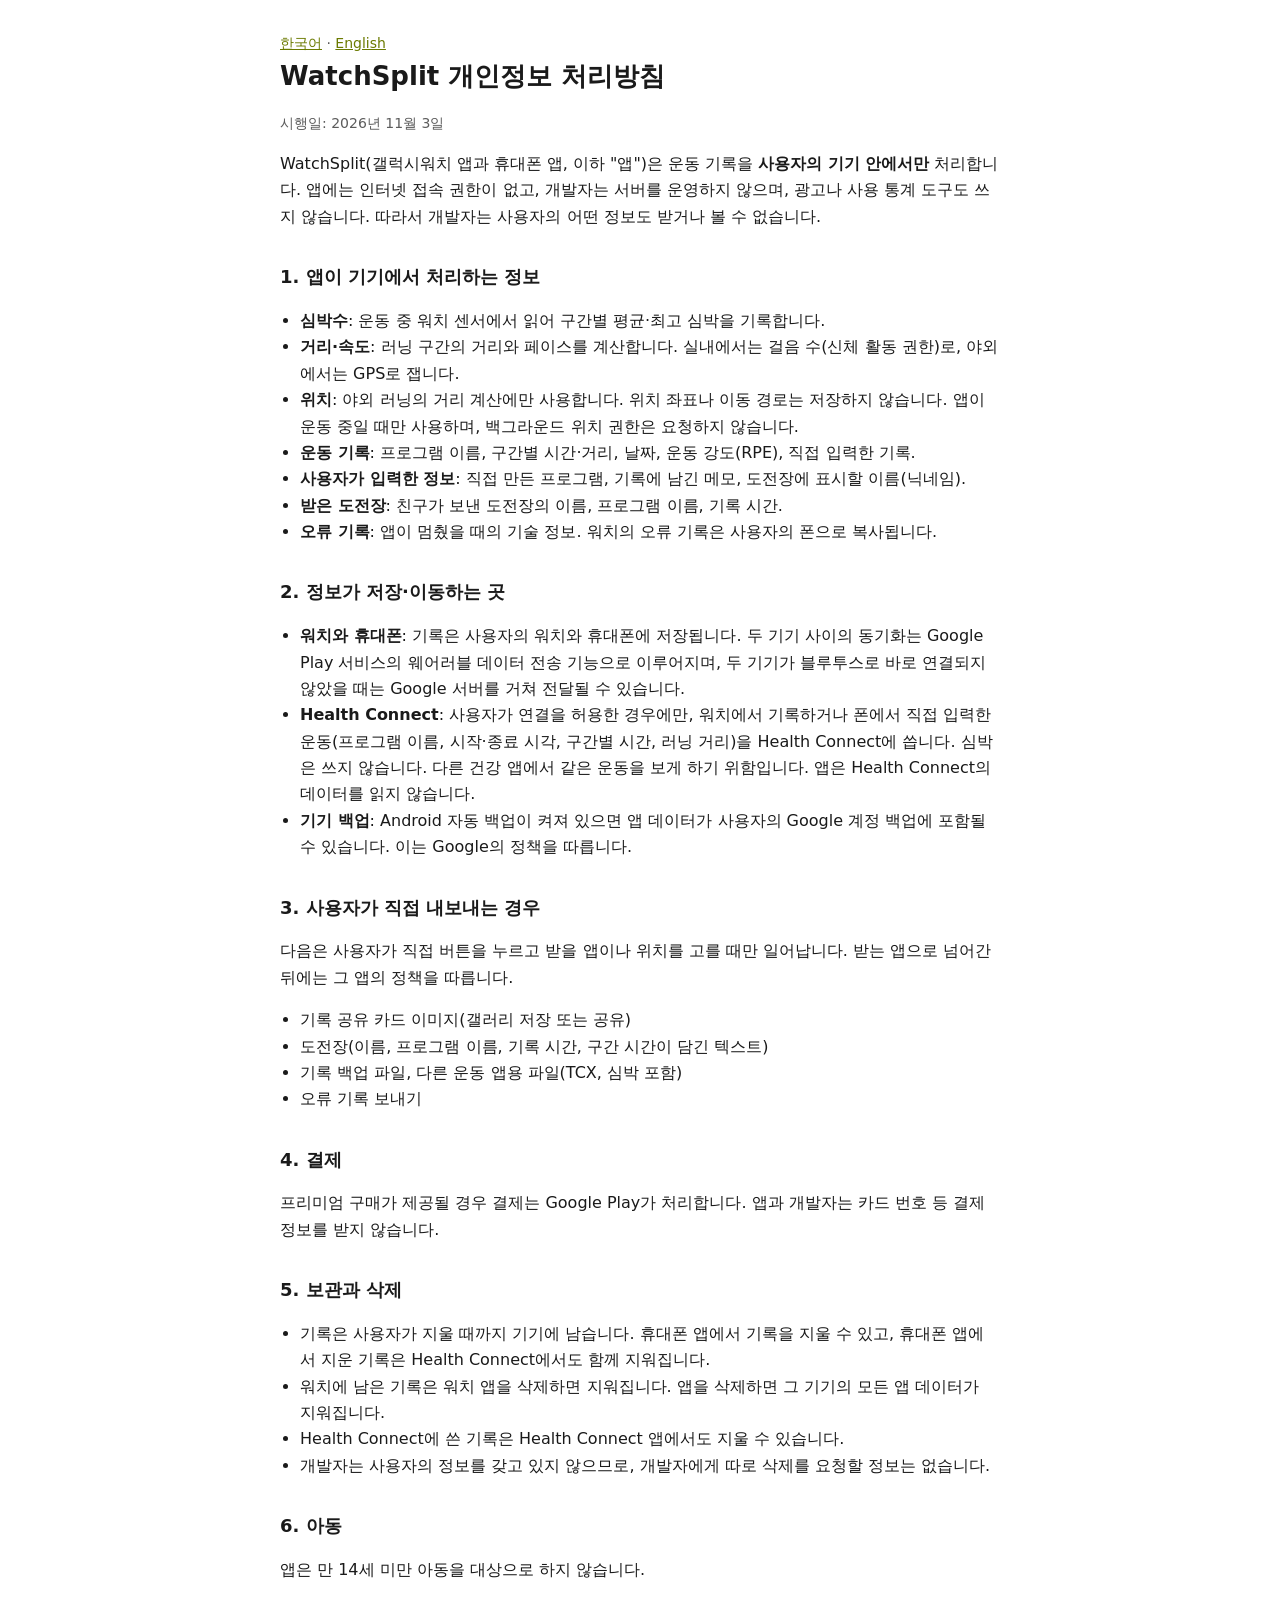
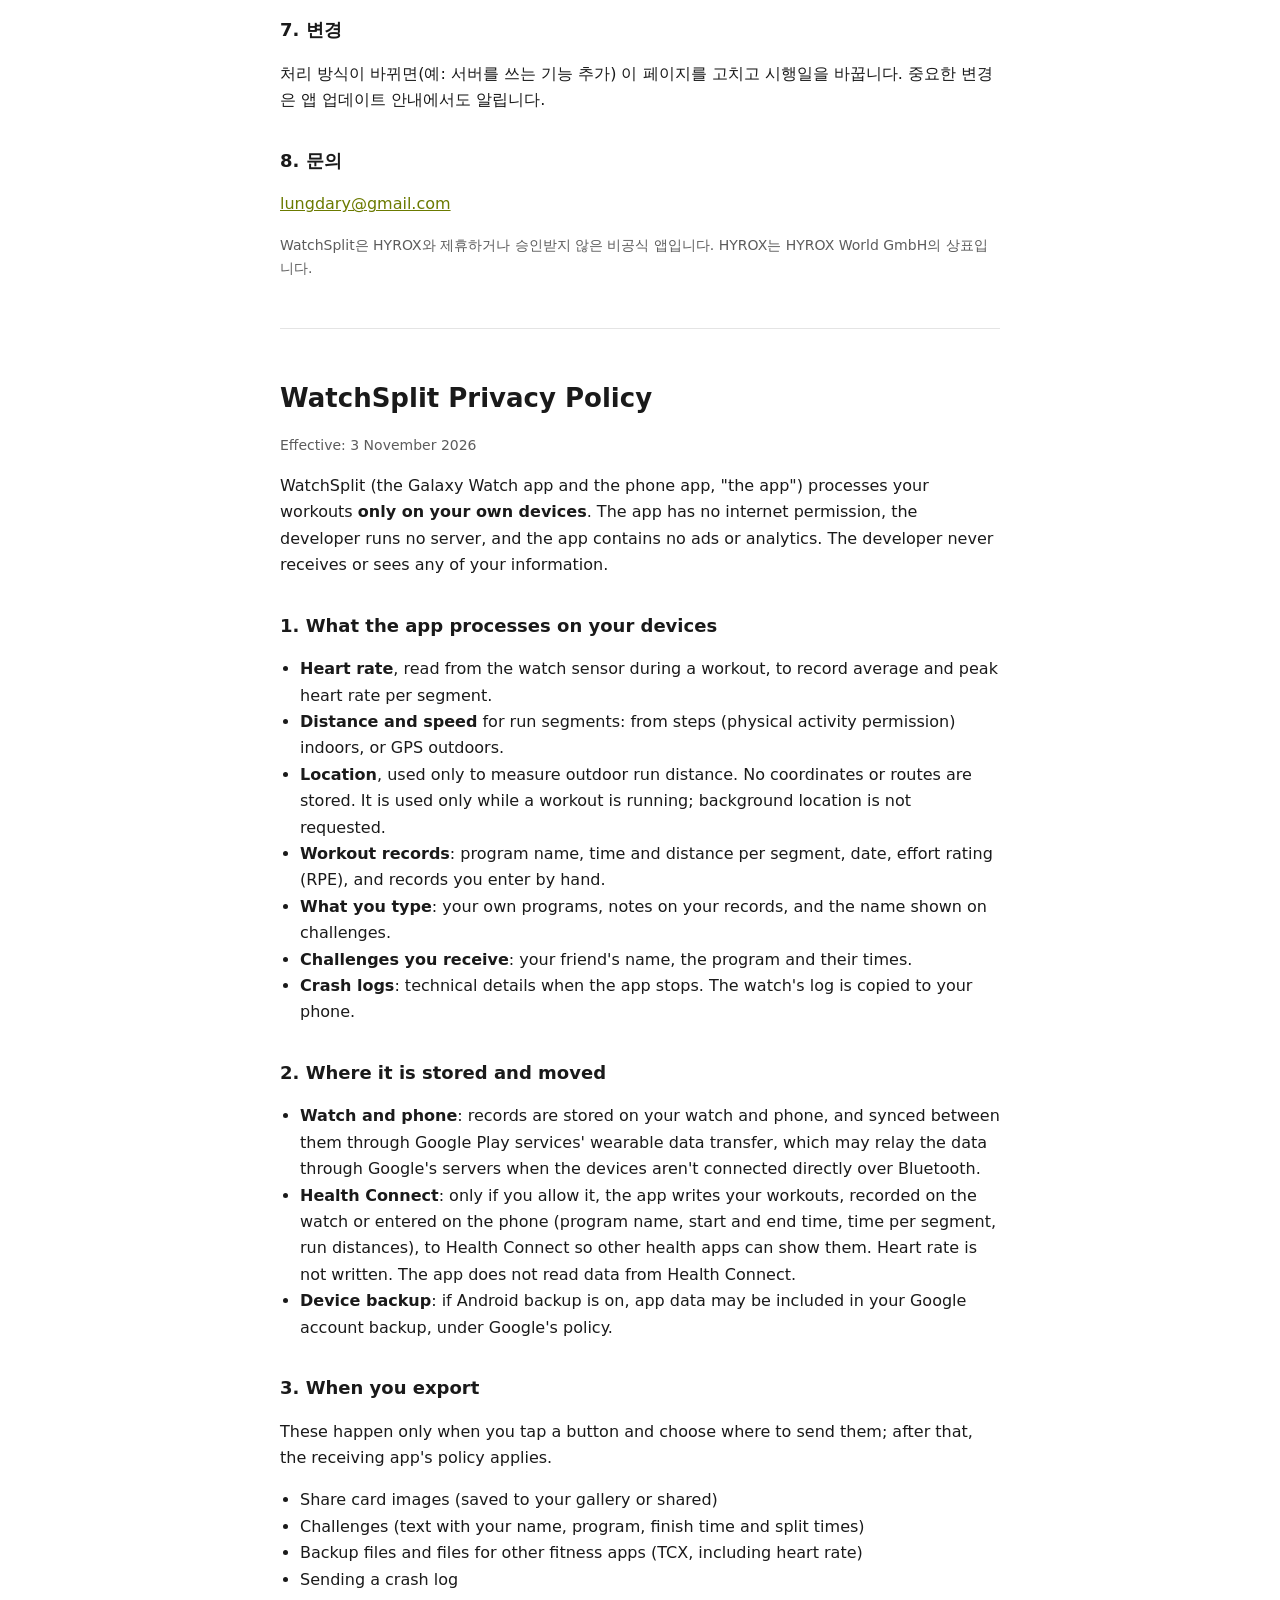
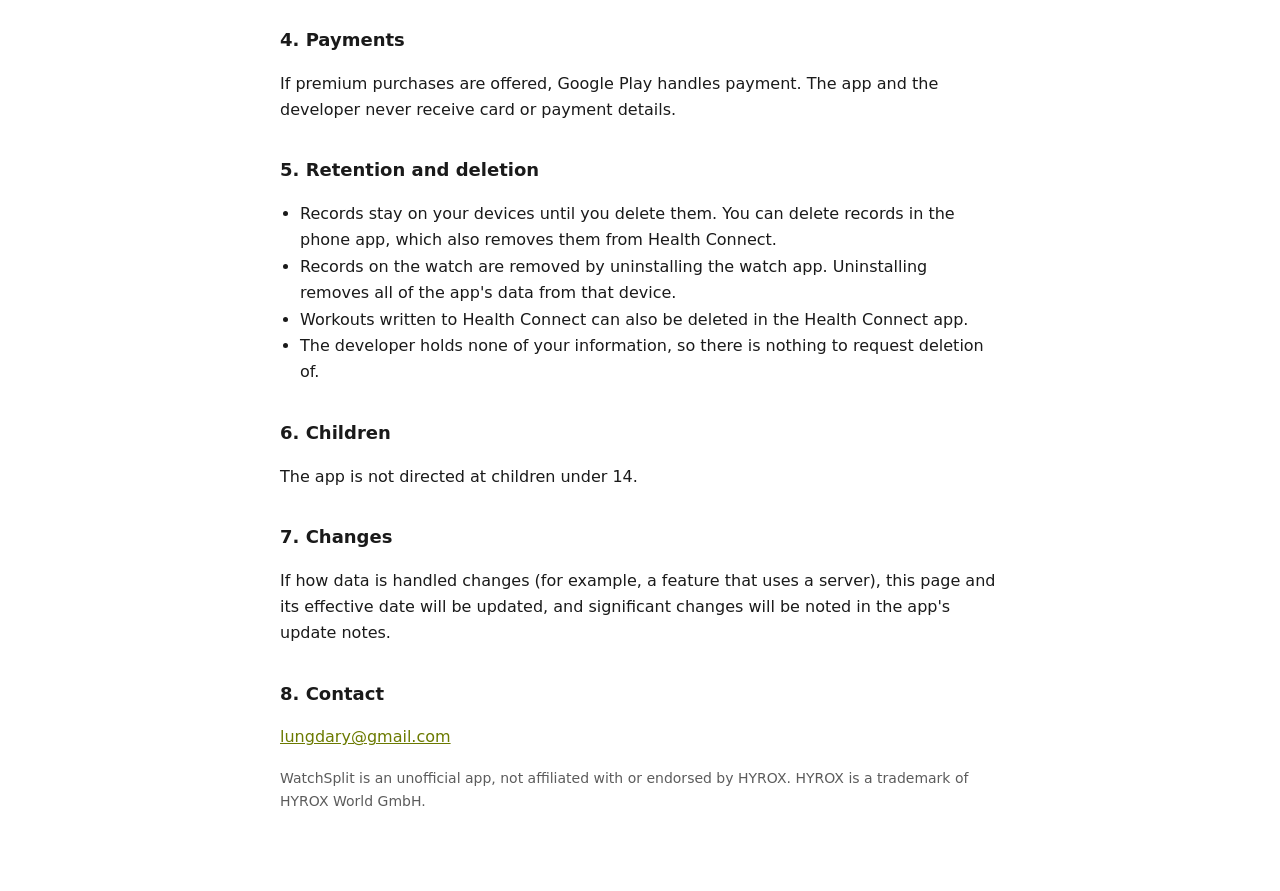
==== privacy.html @ 9eab5bf2 "Add files via upload" ====
<!doctype html>
<html lang="ko">
<head>
<meta charset="utf-8">
<meta name="viewport" content="width=device-width, initial-scale=1">
<title>WatchSplit 개인정보 처리방침 · Privacy Policy</title>
<style>
  :root { --bg: #ffffff; --ink: #1a1a1a; --mute: #5c5c5c; --line: #e4e4e4; --accent: #6b7a00; }
  @media (prefers-color-scheme: dark) {
    :root { --bg: #111214; --ink: #f2f2f2; --mute: #a8a8a8; --line: #2a2c30; --accent: #e3ff3b; }
  }
  body { margin: 0; background: var(--bg); color: var(--ink); font: 16px/1.65 system-ui, -apple-system, "Apple SD Gothic Neo", "Malgun Gothic", sans-serif; }
  main { max-width: 720px; margin: 0 auto; padding: 32px 16px 64px; }
  h1 { font-size: 26px; margin: 0 0 4px; }
  h2 { font-size: 18px; margin: 32px 0 8px; }
  p, li { color: var(--ink); }
  .meta { color: var(--mute); font-size: 14px; }
  nav a, a { color: var(--accent); }
  hr { border: 0; border-top: 1px solid var(--line); margin: 48px 0; }
  ul { padding-left: 20px; }
</style>
</head>
<body>
<main>

<nav class="meta"><a href="#ko">한국어</a> · <a href="#en">English</a></nav>

<section id="ko" lang="ko">
<h1>WatchSplit 개인정보 처리방침</h1>
<p class="meta">시행일: 2026년 11월 3일</p>

<p>WatchSplit(갤럭시워치 앱과 휴대폰 앱, 이하 "앱")은 운동 기록을 <strong>사용자의 기기 안에서만</strong> 처리합니다. 앱에는 인터넷 접속 권한이 없고, 개발자는 서버를 운영하지 않으며, 광고나 사용 통계 도구도 쓰지 않습니다. 따라서 개발자는 사용자의 어떤 정보도 받거나 볼 수 없습니다.</p>

<h2>1. 앱이 기기에서 처리하는 정보</h2>
<ul>
  <li><strong>심박수</strong>: 운동 중 워치 센서에서 읽어 구간별 평균·최고 심박을 기록합니다.</li>
  <li><strong>거리·속도</strong>: 러닝 구간의 거리와 페이스를 계산합니다. 실내에서는 걸음 수(신체 활동 권한)로, 야외에서는 GPS로 잽니다.</li>
  <li><strong>위치</strong>: 야외 러닝의 거리 계산에만 사용합니다. 위치 좌표나 이동 경로는 저장하지 않습니다. 앱이 운동 중일 때만 사용하며, 백그라운드 위치 권한은 요청하지 않습니다.</li>
  <li><strong>운동 기록</strong>: 프로그램 이름, 구간별 시간·거리, 날짜, 운동 강도(RPE), 직접 입력한 기록.</li>
  <li><strong>사용자가 입력한 정보</strong>: 직접 만든 프로그램, 기록에 남긴 메모, 도전장에 표시할 이름(닉네임).</li>
  <li><strong>받은 도전장</strong>: 친구가 보낸 도전장의 이름, 프로그램 이름, 기록 시간.</li>
  <li><strong>오류 기록</strong>: 앱이 멈췄을 때의 기술 정보. 워치의 오류 기록은 사용자의 폰으로 복사됩니다.</li>
</ul>

<h2>2. 정보가 저장·이동하는 곳</h2>
<ul>
  <li><strong>워치와 휴대폰</strong>: 기록은 사용자의 워치와 휴대폰에 저장됩니다. 두 기기 사이의 동기화는 Google Play 서비스의 웨어러블 데이터 전송 기능으로 이루어지며, 두 기기가 블루투스로 바로 연결되지 않았을 때는 Google 서버를 거쳐 전달될 수 있습니다.</li>
  <li><strong>Health Connect</strong>: 사용자가 연결을 허용한 경우에만, 워치에서 기록하거나 폰에서 직접 입력한 운동(프로그램 이름, 시작·종료 시각, 구간별 시간, 러닝 거리)을 Health Connect에 씁니다. 심박은 쓰지 않습니다. 다른 건강 앱에서 같은 운동을 보게 하기 위함입니다. 앱은 Health Connect의 데이터를 읽지 않습니다.</li>
  <li><strong>기기 백업</strong>: Android 자동 백업이 켜져 있으면 앱 데이터가 사용자의 Google 계정 백업에 포함될 수 있습니다. 이는 Google의 정책을 따릅니다.</li>
</ul>

<h2>3. 사용자가 직접 내보내는 경우</h2>
<p>다음은 사용자가 직접 버튼을 누르고 받을 앱이나 위치를 고를 때만 일어납니다. 받는 앱으로 넘어간 뒤에는 그 앱의 정책을 따릅니다.</p>
<ul>
  <li>기록 공유 카드 이미지(갤러리 저장 또는 공유)</li>
  <li>도전장(이름, 프로그램 이름, 기록 시간, 구간 시간이 담긴 텍스트)</li>
  <li>기록 백업 파일, 다른 운동 앱용 파일(TCX, 심박 포함)</li>
  <li>오류 기록 보내기</li>
</ul>

<h2>4. 결제</h2>
<p>프리미엄 구매가 제공될 경우 결제는 Google Play가 처리합니다. 앱과 개발자는 카드 번호 등 결제 정보를 받지 않습니다.</p>

<h2>5. 보관과 삭제</h2>
<ul>
  <li>기록은 사용자가 지울 때까지 기기에 남습니다. 휴대폰 앱에서 기록을 지울 수 있고, 휴대폰 앱에서 지운 기록은 Health Connect에서도 함께 지워집니다.</li>
  <li>워치에 남은 기록은 워치 앱을 삭제하면 지워집니다. 앱을 삭제하면 그 기기의 모든 앱 데이터가 지워집니다.</li>
  <li>Health Connect에 쓴 기록은 Health Connect 앱에서도 지울 수 있습니다.</li>
  <li>개발자는 사용자의 정보를 갖고 있지 않으므로, 개발자에게 따로 삭제를 요청할 정보는 없습니다.</li>
</ul>

<h2>6. 아동</h2>
<p>앱은 만 14세 미만 아동을 대상으로 하지 않습니다.</p>

<h2>7. 변경</h2>
<p>처리 방식이 바뀌면(예: 서버를 쓰는 기능 추가) 이 페이지를 고치고 시행일을 바꿉니다. 중요한 변경은 앱 업데이트 안내에서도 알립니다.</p>

<h2>8. 문의</h2>
<p><a href="mailto:lungdary@gmail.com">lungdary@gmail.com</a></p>

<p class="meta">WatchSplit은 HYROX와 제휴하거나 승인받지 않은 비공식 앱입니다. HYROX는 HYROX World GmbH의 상표입니다.</p>
</section>

<hr>

<section id="en" lang="en">
<h1>WatchSplit Privacy Policy</h1>
<p class="meta">Effective: 3 November 2026</p>

<p>WatchSplit (the Galaxy Watch app and the phone app, "the app") processes your workouts <strong>only on your own devices</strong>. The app has no internet permission, the developer runs no server, and the app contains no ads or analytics. The developer never receives or sees any of your information.</p>

<h2>1. What the app processes on your devices</h2>
<ul>
  <li><strong>Heart rate</strong>, read from the watch sensor during a workout, to record average and peak heart rate per segment.</li>
  <li><strong>Distance and speed</strong> for run segments: from steps (physical activity permission) indoors, or GPS outdoors.</li>
  <li><strong>Location</strong>, used only to measure outdoor run distance. No coordinates or routes are stored. It is used only while a workout is running; background location is not requested.</li>
  <li><strong>Workout records</strong>: program name, time and distance per segment, date, effort rating (RPE), and records you enter by hand.</li>
  <li><strong>What you type</strong>: your own programs, notes on your records, and the name shown on challenges.</li>
  <li><strong>Challenges you receive</strong>: your friend's name, the program and their times.</li>
  <li><strong>Crash logs</strong>: technical details when the app stops. The watch's log is copied to your phone.</li>
</ul>

<h2>2. Where it is stored and moved</h2>
<ul>
  <li><strong>Watch and phone</strong>: records are stored on your watch and phone, and synced between them through Google Play services' wearable data transfer, which may relay the data through Google's servers when the devices aren't connected directly over Bluetooth.</li>
  <li><strong>Health Connect</strong>: only if you allow it, the app writes your workouts, recorded on the watch or entered on the phone (program name, start and end time, time per segment, run distances), to Health Connect so other health apps can show them. Heart rate is not written. The app does not read data from Health Connect.</li>
  <li><strong>Device backup</strong>: if Android backup is on, app data may be included in your Google account backup, under Google's policy.</li>
</ul>

<h2>3. When you export</h2>
<p>These happen only when you tap a button and choose where to send them; after that, the receiving app's policy applies.</p>
<ul>
  <li>Share card images (saved to your gallery or shared)</li>
  <li>Challenges (text with your name, program, finish time and split times)</li>
  <li>Backup files and files for other fitness apps (TCX, including heart rate)</li>
  <li>Sending a crash log</li>
</ul>

<h2>4. Payments</h2>
<p>If premium purchases are offered, Google Play handles payment. The app and the developer never receive card or payment details.</p>

<h2>5. Retention and deletion</h2>
<ul>
  <li>Records stay on your devices until you delete them. You can delete records in the phone app, which also removes them from Health Connect.</li>
  <li>Records on the watch are removed by uninstalling the watch app. Uninstalling removes all of the app's data from that device.</li>
  <li>Workouts written to Health Connect can also be deleted in the Health Connect app.</li>
  <li>The developer holds none of your information, so there is nothing to request deletion of.</li>
</ul>

<h2>6. Children</h2>
<p>The app is not directed at children under 14.</p>

<h2>7. Changes</h2>
<p>If how data is handled changes (for example, a feature that uses a server), this page and its effective date will be updated, and significant changes will be noted in the app's update notes.</p>

<h2>8. Contact</h2>
<p><a href="mailto:lungdary@gmail.com">lungdary@gmail.com</a></p>

<p class="meta">WatchSplit is an unofficial app, not affiliated with or endorsed by HYROX. HYROX is a trademark of HYROX World GmbH.</p>
</section>

</main>
</body>
</html>
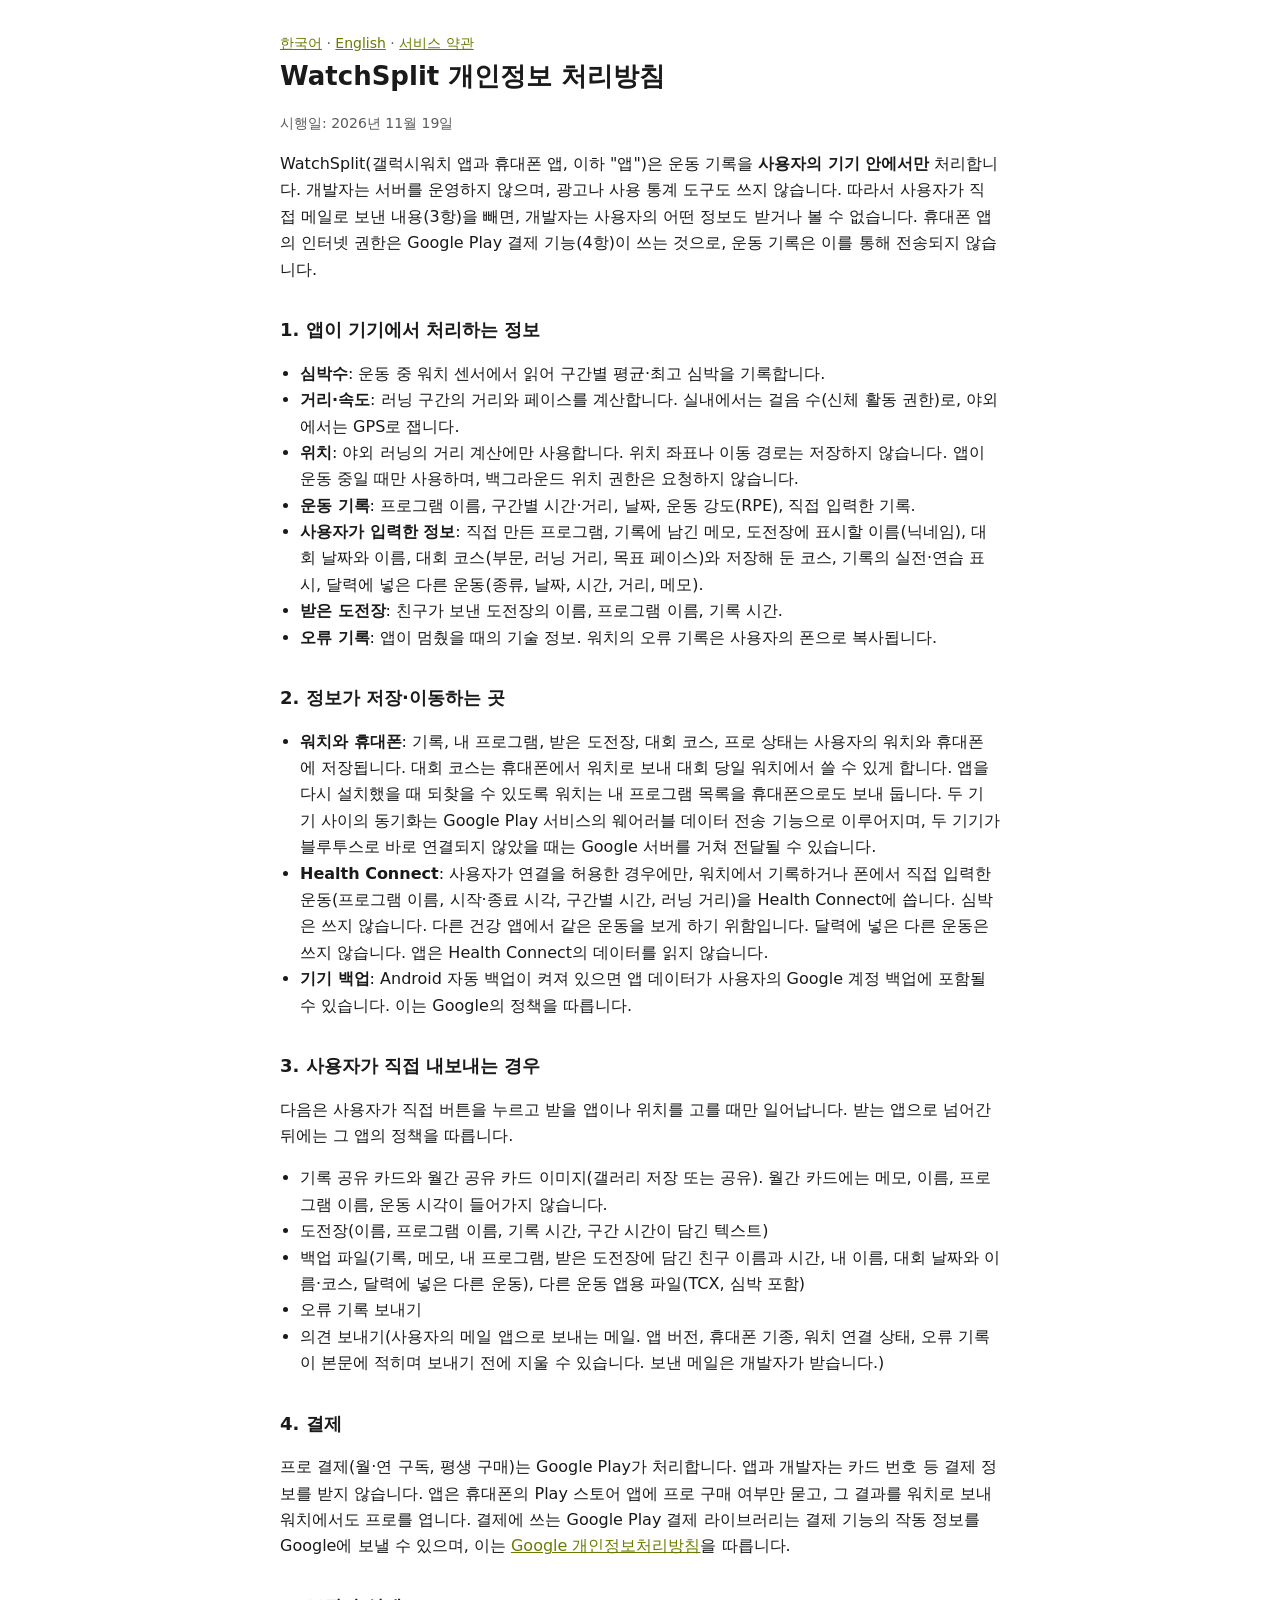
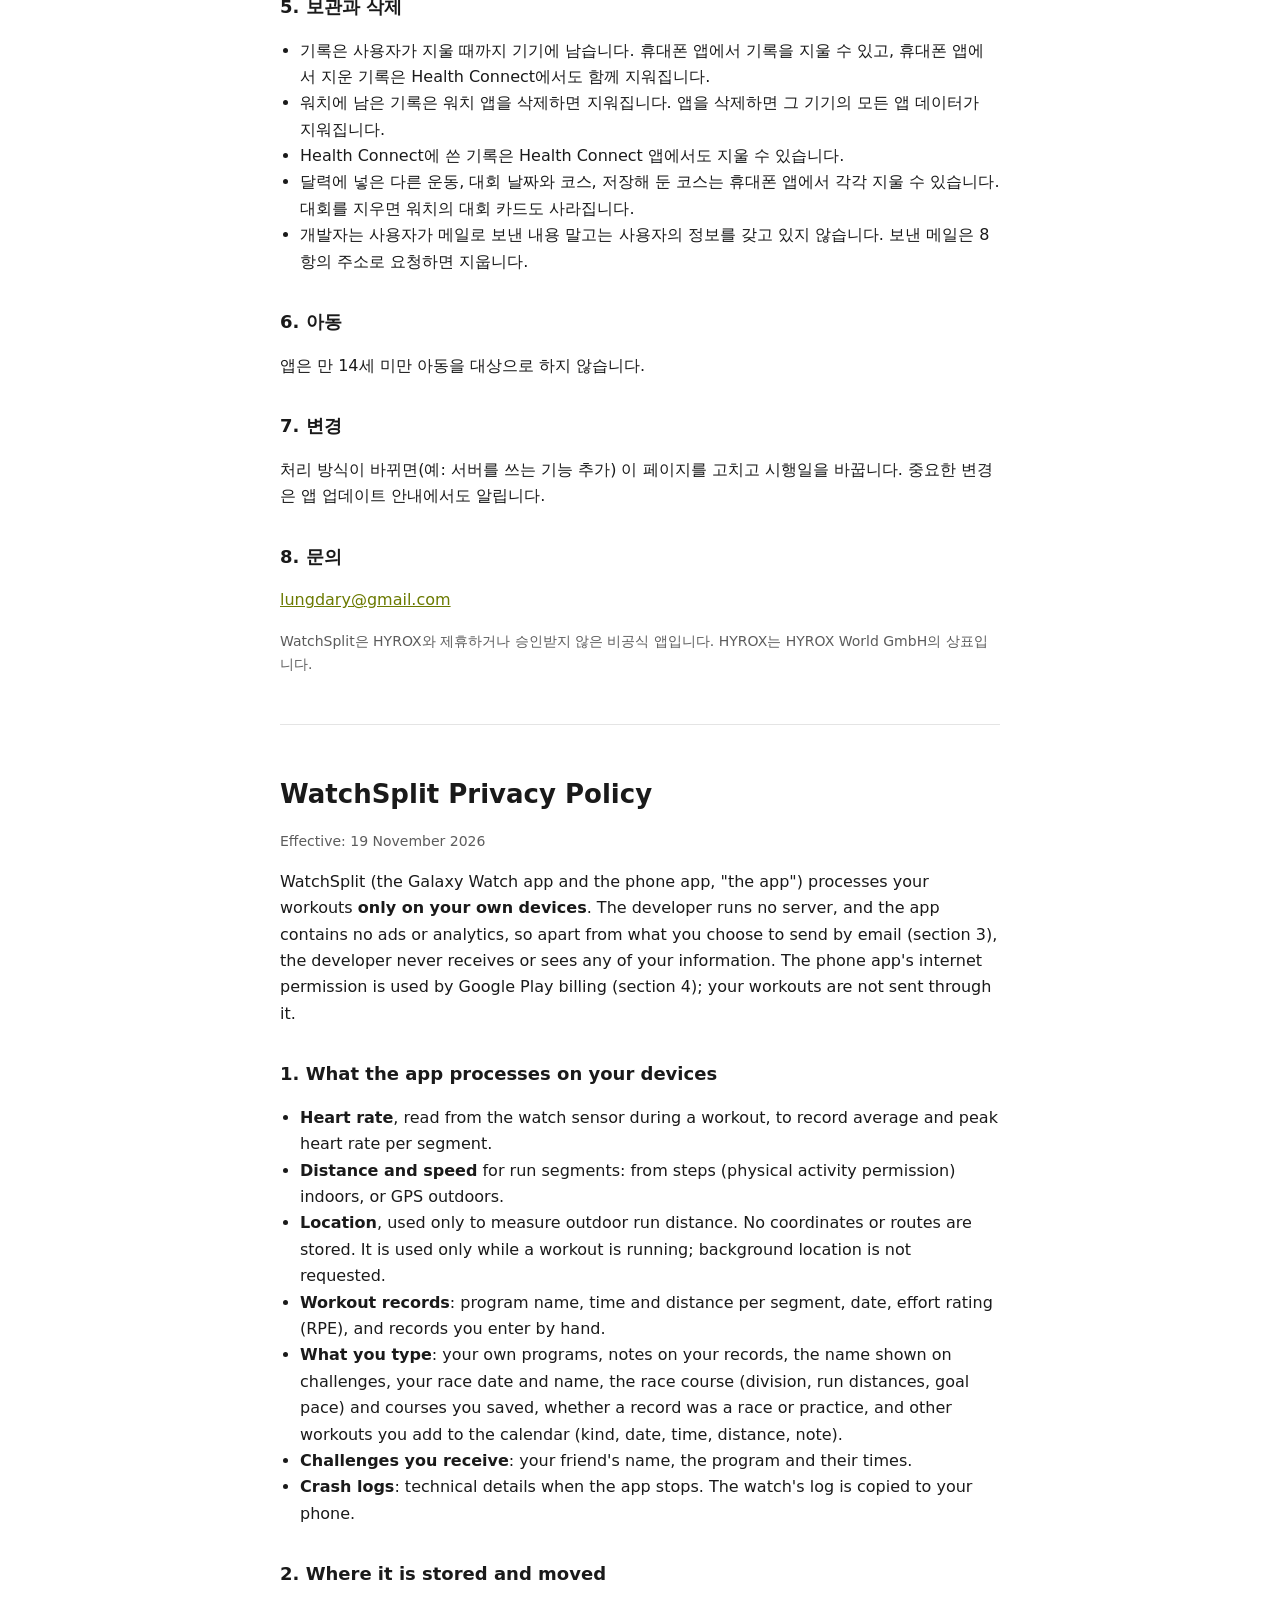
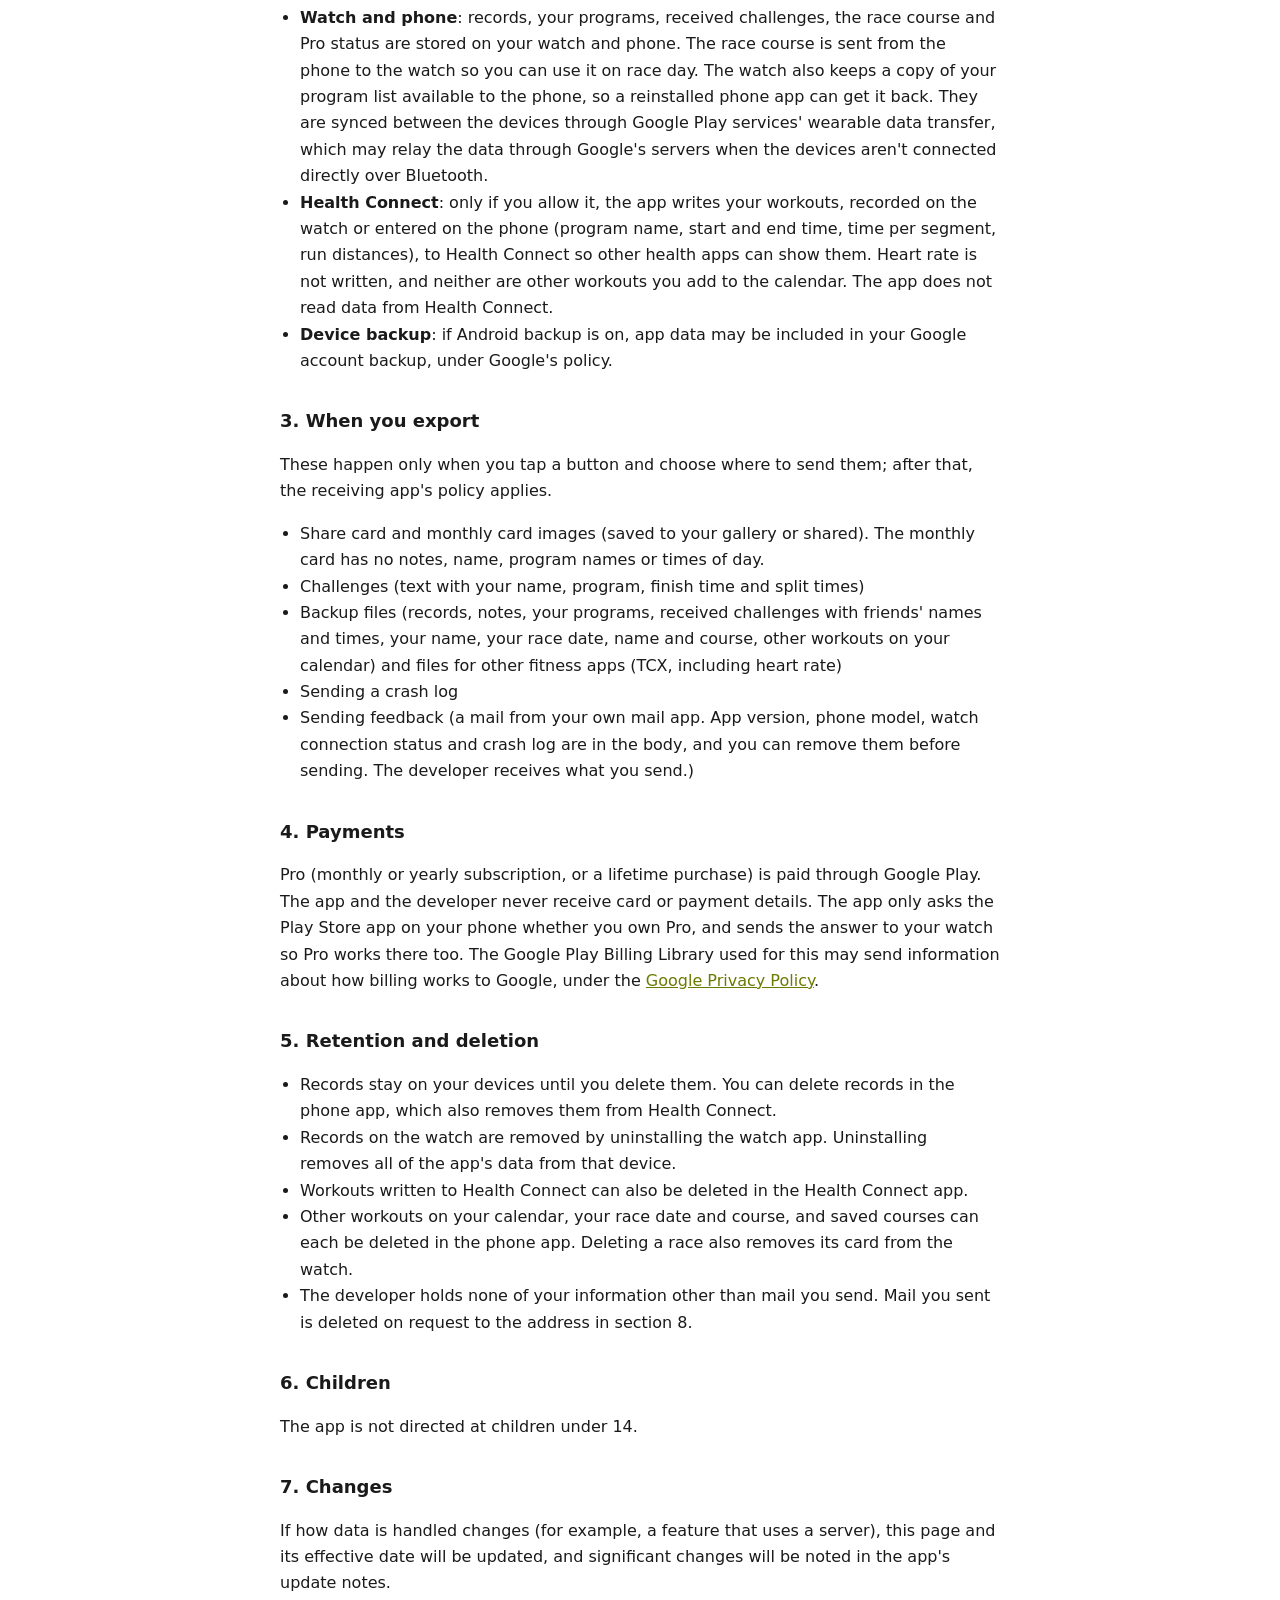
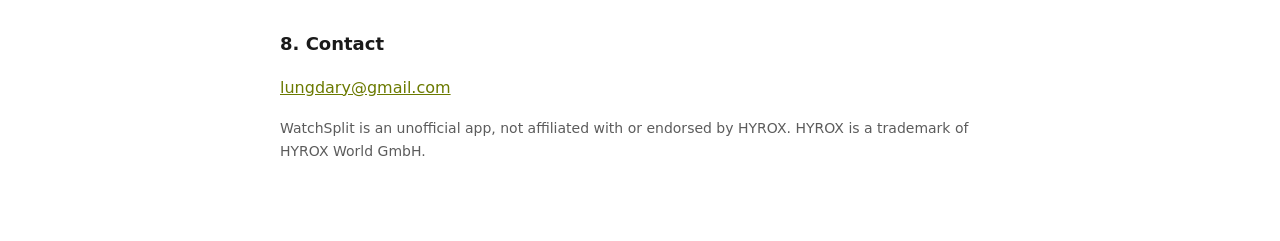
==== commit 1c0fdc63: "Add files via upload" ====
--- a/privacy.html
+++ b/privacy.html
@@ -23,13 +23,13 @@
 <body>
 <main>
 
-<nav class="meta"><a href="#ko">한국어</a> · <a href="#en">English</a></nav>
+<nav class="meta"><a href="#ko">한국어</a> · <a href="#en">English</a> · <a href="terms.html">서비스 약관</a></nav>
 
 <section id="ko" lang="ko">
 <h1>WatchSplit 개인정보 처리방침</h1>
-<p class="meta">시행일: 2026년 11월 3일</p>
+<p class="meta">시행일: 2026년 11월 19일</p>
 
-<p>WatchSplit(갤럭시워치 앱과 휴대폰 앱, 이하 "앱")은 운동 기록을 <strong>사용자의 기기 안에서만</strong> 처리합니다. 앱에는 인터넷 접속 권한이 없고, 개발자는 서버를 운영하지 않으며, 광고나 사용 통계 도구도 쓰지 않습니다. 따라서 개발자는 사용자의 어떤 정보도 받거나 볼 수 없습니다.</p>
+<p>WatchSplit(갤럭시워치 앱과 휴대폰 앱, 이하 "앱")은 운동 기록을 <strong>사용자의 기기 안에서만</strong> 처리합니다. 개발자는 서버를 운영하지 않으며, 광고나 사용 통계 도구도 쓰지 않습니다. 따라서 사용자가 직접 메일로 보낸 내용(3항)을 빼면, 개발자는 사용자의 어떤 정보도 받거나 볼 수 없습니다. 휴대폰 앱의 인터넷 권한은 Google Play 결제 기능(4항)이 쓰는 것으로, 운동 기록은 이를 통해 전송되지 않습니다.</p>
 
 <h2>1. 앱이 기기에서 처리하는 정보</h2>
 <ul>
@@ -37,36 +37,38 @@
   <li><strong>거리·속도</strong>: 러닝 구간의 거리와 페이스를 계산합니다. 실내에서는 걸음 수(신체 활동 권한)로, 야외에서는 GPS로 잽니다.</li>
   <li><strong>위치</strong>: 야외 러닝의 거리 계산에만 사용합니다. 위치 좌표나 이동 경로는 저장하지 않습니다. 앱이 운동 중일 때만 사용하며, 백그라운드 위치 권한은 요청하지 않습니다.</li>
   <li><strong>운동 기록</strong>: 프로그램 이름, 구간별 시간·거리, 날짜, 운동 강도(RPE), 직접 입력한 기록.</li>
-  <li><strong>사용자가 입력한 정보</strong>: 직접 만든 프로그램, 기록에 남긴 메모, 도전장에 표시할 이름(닉네임).</li>
+  <li><strong>사용자가 입력한 정보</strong>: 직접 만든 프로그램, 기록에 남긴 메모, 도전장에 표시할 이름(닉네임), 대회 날짜와 이름, 대회 코스(부문, 러닝 거리, 목표 페이스)와 저장해 둔 코스, 기록의 실전·연습 표시, 달력에 넣은 다른 운동(종류, 날짜, 시간, 거리, 메모).</li>
   <li><strong>받은 도전장</strong>: 친구가 보낸 도전장의 이름, 프로그램 이름, 기록 시간.</li>
   <li><strong>오류 기록</strong>: 앱이 멈췄을 때의 기술 정보. 워치의 오류 기록은 사용자의 폰으로 복사됩니다.</li>
 </ul>
 
 <h2>2. 정보가 저장·이동하는 곳</h2>
 <ul>
-  <li><strong>워치와 휴대폰</strong>: 기록은 사용자의 워치와 휴대폰에 저장됩니다. 두 기기 사이의 동기화는 Google Play 서비스의 웨어러블 데이터 전송 기능으로 이루어지며, 두 기기가 블루투스로 바로 연결되지 않았을 때는 Google 서버를 거쳐 전달될 수 있습니다.</li>
-  <li><strong>Health Connect</strong>: 사용자가 연결을 허용한 경우에만, 워치에서 기록하거나 폰에서 직접 입력한 운동(프로그램 이름, 시작·종료 시각, 구간별 시간, 러닝 거리)을 Health Connect에 씁니다. 심박은 쓰지 않습니다. 다른 건강 앱에서 같은 운동을 보게 하기 위함입니다. 앱은 Health Connect의 데이터를 읽지 않습니다.</li>
+  <li><strong>워치와 휴대폰</strong>: 기록, 내 프로그램, 받은 도전장, 대회 코스, 프로 상태는 사용자의 워치와 휴대폰에 저장됩니다. 대회 코스는 휴대폰에서 워치로 보내 대회 당일 워치에서 쓸 수 있게 합니다. 앱을 다시 설치했을 때 되찾을 수 있도록 워치는 내 프로그램 목록을 휴대폰으로도 보내 둡니다. 두 기기 사이의 동기화는 Google Play 서비스의 웨어러블 데이터 전송 기능으로 이루어지며, 두 기기가 블루투스로 바로 연결되지 않았을 때는 Google 서버를 거쳐 전달될 수 있습니다.</li>
+  <li><strong>Health Connect</strong>: 사용자가 연결을 허용한 경우에만, 워치에서 기록하거나 폰에서 직접 입력한 운동(프로그램 이름, 시작·종료 시각, 구간별 시간, 러닝 거리)을 Health Connect에 씁니다. 심박은 쓰지 않습니다. 다른 건강 앱에서 같은 운동을 보게 하기 위함입니다. 달력에 넣은 다른 운동은 쓰지 않습니다. 앱은 Health Connect의 데이터를 읽지 않습니다.</li>
   <li><strong>기기 백업</strong>: Android 자동 백업이 켜져 있으면 앱 데이터가 사용자의 Google 계정 백업에 포함될 수 있습니다. 이는 Google의 정책을 따릅니다.</li>
 </ul>
 
 <h2>3. 사용자가 직접 내보내는 경우</h2>
 <p>다음은 사용자가 직접 버튼을 누르고 받을 앱이나 위치를 고를 때만 일어납니다. 받는 앱으로 넘어간 뒤에는 그 앱의 정책을 따릅니다.</p>
 <ul>
-  <li>기록 공유 카드 이미지(갤러리 저장 또는 공유)</li>
+  <li>기록 공유 카드와 월간 공유 카드 이미지(갤러리 저장 또는 공유). 월간 카드에는 메모, 이름, 프로그램 이름, 운동 시각이 들어가지 않습니다.</li>
   <li>도전장(이름, 프로그램 이름, 기록 시간, 구간 시간이 담긴 텍스트)</li>
-  <li>기록 백업 파일, 다른 운동 앱용 파일(TCX, 심박 포함)</li>
+  <li>백업 파일(기록, 메모, 내 프로그램, 받은 도전장에 담긴 친구 이름과 시간, 내 이름, 대회 날짜와 이름·코스, 달력에 넣은 다른 운동), 다른 운동 앱용 파일(TCX, 심박 포함)</li>
   <li>오류 기록 보내기</li>
+  <li>의견 보내기(사용자의 메일 앱으로 보내는 메일. 앱 버전, 휴대폰 기종, 워치 연결 상태, 오류 기록이 본문에 적히며 보내기 전에 지울 수 있습니다. 보낸 메일은 개발자가 받습니다.)</li>
 </ul>
 
 <h2>4. 결제</h2>
-<p>프리미엄 구매가 제공될 경우 결제는 Google Play가 처리합니다. 앱과 개발자는 카드 번호 등 결제 정보를 받지 않습니다.</p>
+<p>프로 결제(월·연 구독, 평생 구매)는 Google Play가 처리합니다. 앱과 개발자는 카드 번호 등 결제 정보를 받지 않습니다. 앱은 휴대폰의 Play 스토어 앱에 프로 구매 여부만 묻고, 그 결과를 워치로 보내 워치에서도 프로를 엽니다. 결제에 쓰는 Google Play 결제 라이브러리는 결제 기능의 작동 정보를 Google에 보낼 수 있으며, 이는 <a href="https://policies.google.com/privacy">Google 개인정보처리방침</a>을 따릅니다.</p>
 
 <h2>5. 보관과 삭제</h2>
 <ul>
   <li>기록은 사용자가 지울 때까지 기기에 남습니다. 휴대폰 앱에서 기록을 지울 수 있고, 휴대폰 앱에서 지운 기록은 Health Connect에서도 함께 지워집니다.</li>
   <li>워치에 남은 기록은 워치 앱을 삭제하면 지워집니다. 앱을 삭제하면 그 기기의 모든 앱 데이터가 지워집니다.</li>
   <li>Health Connect에 쓴 기록은 Health Connect 앱에서도 지울 수 있습니다.</li>
-  <li>개발자는 사용자의 정보를 갖고 있지 않으므로, 개발자에게 따로 삭제를 요청할 정보는 없습니다.</li>
+  <li>달력에 넣은 다른 운동, 대회 날짜와 코스, 저장해 둔 코스는 휴대폰 앱에서 각각 지울 수 있습니다. 대회를 지우면 워치의 대회 카드도 사라집니다.</li>
+  <li>개발자는 사용자가 메일로 보낸 내용 말고는 사용자의 정보를 갖고 있지 않습니다. 보낸 메일은 8항의 주소로 요청하면 지웁니다.</li>
 </ul>
 
 <h2>6. 아동</h2>
@@ -85,9 +87,9 @@
 
 <section id="en" lang="en">
 <h1>WatchSplit Privacy Policy</h1>
-<p class="meta">Effective: 3 November 2026</p>
+<p class="meta">Effective: 19 November 2026</p>
 
-<p>WatchSplit (the Galaxy Watch app and the phone app, "the app") processes your workouts <strong>only on your own devices</strong>. The app has no internet permission, the developer runs no server, and the app contains no ads or analytics. The developer never receives or sees any of your information.</p>
+<p>WatchSplit (the Galaxy Watch app and the phone app, "the app") processes your workouts <strong>only on your own devices</strong>. The developer runs no server, and the app contains no ads or analytics, so apart from what you choose to send by email (section 3), the developer never receives or sees any of your information. The phone app's internet permission is used by Google Play billing (section 4); your workouts are not sent through it.</p>
 
 <h2>1. What the app processes on your devices</h2>
 <ul>
@@ -95,36 +97,38 @@
   <li><strong>Distance and speed</strong> for run segments: from steps (physical activity permission) indoors, or GPS outdoors.</li>
   <li><strong>Location</strong>, used only to measure outdoor run distance. No coordinates or routes are stored. It is used only while a workout is running; background location is not requested.</li>
   <li><strong>Workout records</strong>: program name, time and distance per segment, date, effort rating (RPE), and records you enter by hand.</li>
-  <li><strong>What you type</strong>: your own programs, notes on your records, and the name shown on challenges.</li>
+  <li><strong>What you type</strong>: your own programs, notes on your records, the name shown on challenges, your race date and name, the race course (division, run distances, goal pace) and courses you saved, whether a record was a race or practice, and other workouts you add to the calendar (kind, date, time, distance, note).</li>
   <li><strong>Challenges you receive</strong>: your friend's name, the program and their times.</li>
   <li><strong>Crash logs</strong>: technical details when the app stops. The watch's log is copied to your phone.</li>
 </ul>
 
 <h2>2. Where it is stored and moved</h2>
 <ul>
-  <li><strong>Watch and phone</strong>: records are stored on your watch and phone, and synced between them through Google Play services' wearable data transfer, which may relay the data through Google's servers when the devices aren't connected directly over Bluetooth.</li>
-  <li><strong>Health Connect</strong>: only if you allow it, the app writes your workouts, recorded on the watch or entered on the phone (program name, start and end time, time per segment, run distances), to Health Connect so other health apps can show them. Heart rate is not written. The app does not read data from Health Connect.</li>
+  <li><strong>Watch and phone</strong>: records, your programs, received challenges, the race course and Pro status are stored on your watch and phone. The race course is sent from the phone to the watch so you can use it on race day. The watch also keeps a copy of your program list available to the phone, so a reinstalled phone app can get it back. They are synced between the devices through Google Play services' wearable data transfer, which may relay the data through Google's servers when the devices aren't connected directly over Bluetooth.</li>
+  <li><strong>Health Connect</strong>: only if you allow it, the app writes your workouts, recorded on the watch or entered on the phone (program name, start and end time, time per segment, run distances), to Health Connect so other health apps can show them. Heart rate is not written, and neither are other workouts you add to the calendar. The app does not read data from Health Connect.</li>
   <li><strong>Device backup</strong>: if Android backup is on, app data may be included in your Google account backup, under Google's policy.</li>
 </ul>
 
 <h2>3. When you export</h2>
 <p>These happen only when you tap a button and choose where to send them; after that, the receiving app's policy applies.</p>
 <ul>
-  <li>Share card images (saved to your gallery or shared)</li>
+  <li>Share card and monthly card images (saved to your gallery or shared). The monthly card has no notes, name, program names or times of day.</li>
   <li>Challenges (text with your name, program, finish time and split times)</li>
-  <li>Backup files and files for other fitness apps (TCX, including heart rate)</li>
+  <li>Backup files (records, notes, your programs, received challenges with friends' names and times, your name, your race date, name and course, other workouts on your calendar) and files for other fitness apps (TCX, including heart rate)</li>
   <li>Sending a crash log</li>
+  <li>Sending feedback (a mail from your own mail app. App version, phone model, watch connection status and crash log are in the body, and you can remove them before sending. The developer receives what you send.)</li>
 </ul>
 
 <h2>4. Payments</h2>
-<p>If premium purchases are offered, Google Play handles payment. The app and the developer never receive card or payment details.</p>
+<p>Pro (monthly or yearly subscription, or a lifetime purchase) is paid through Google Play. The app and the developer never receive card or payment details. The app only asks the Play Store app on your phone whether you own Pro, and sends the answer to your watch so Pro works there too. The Google Play Billing Library used for this may send information about how billing works to Google, under the <a href="https://policies.google.com/privacy">Google Privacy Policy</a>.</p>
 
 <h2>5. Retention and deletion</h2>
 <ul>
   <li>Records stay on your devices until you delete them. You can delete records in the phone app, which also removes them from Health Connect.</li>
   <li>Records on the watch are removed by uninstalling the watch app. Uninstalling removes all of the app's data from that device.</li>
   <li>Workouts written to Health Connect can also be deleted in the Health Connect app.</li>
-  <li>The developer holds none of your information, so there is nothing to request deletion of.</li>
+  <li>Other workouts on your calendar, your race date and course, and saved courses can each be deleted in the phone app. Deleting a race also removes its card from the watch.</li>
+  <li>The developer holds none of your information other than mail you send. Mail you sent is deleted on request to the address in section 8.</li>
 </ul>
 
 <h2>6. Children</h2>
